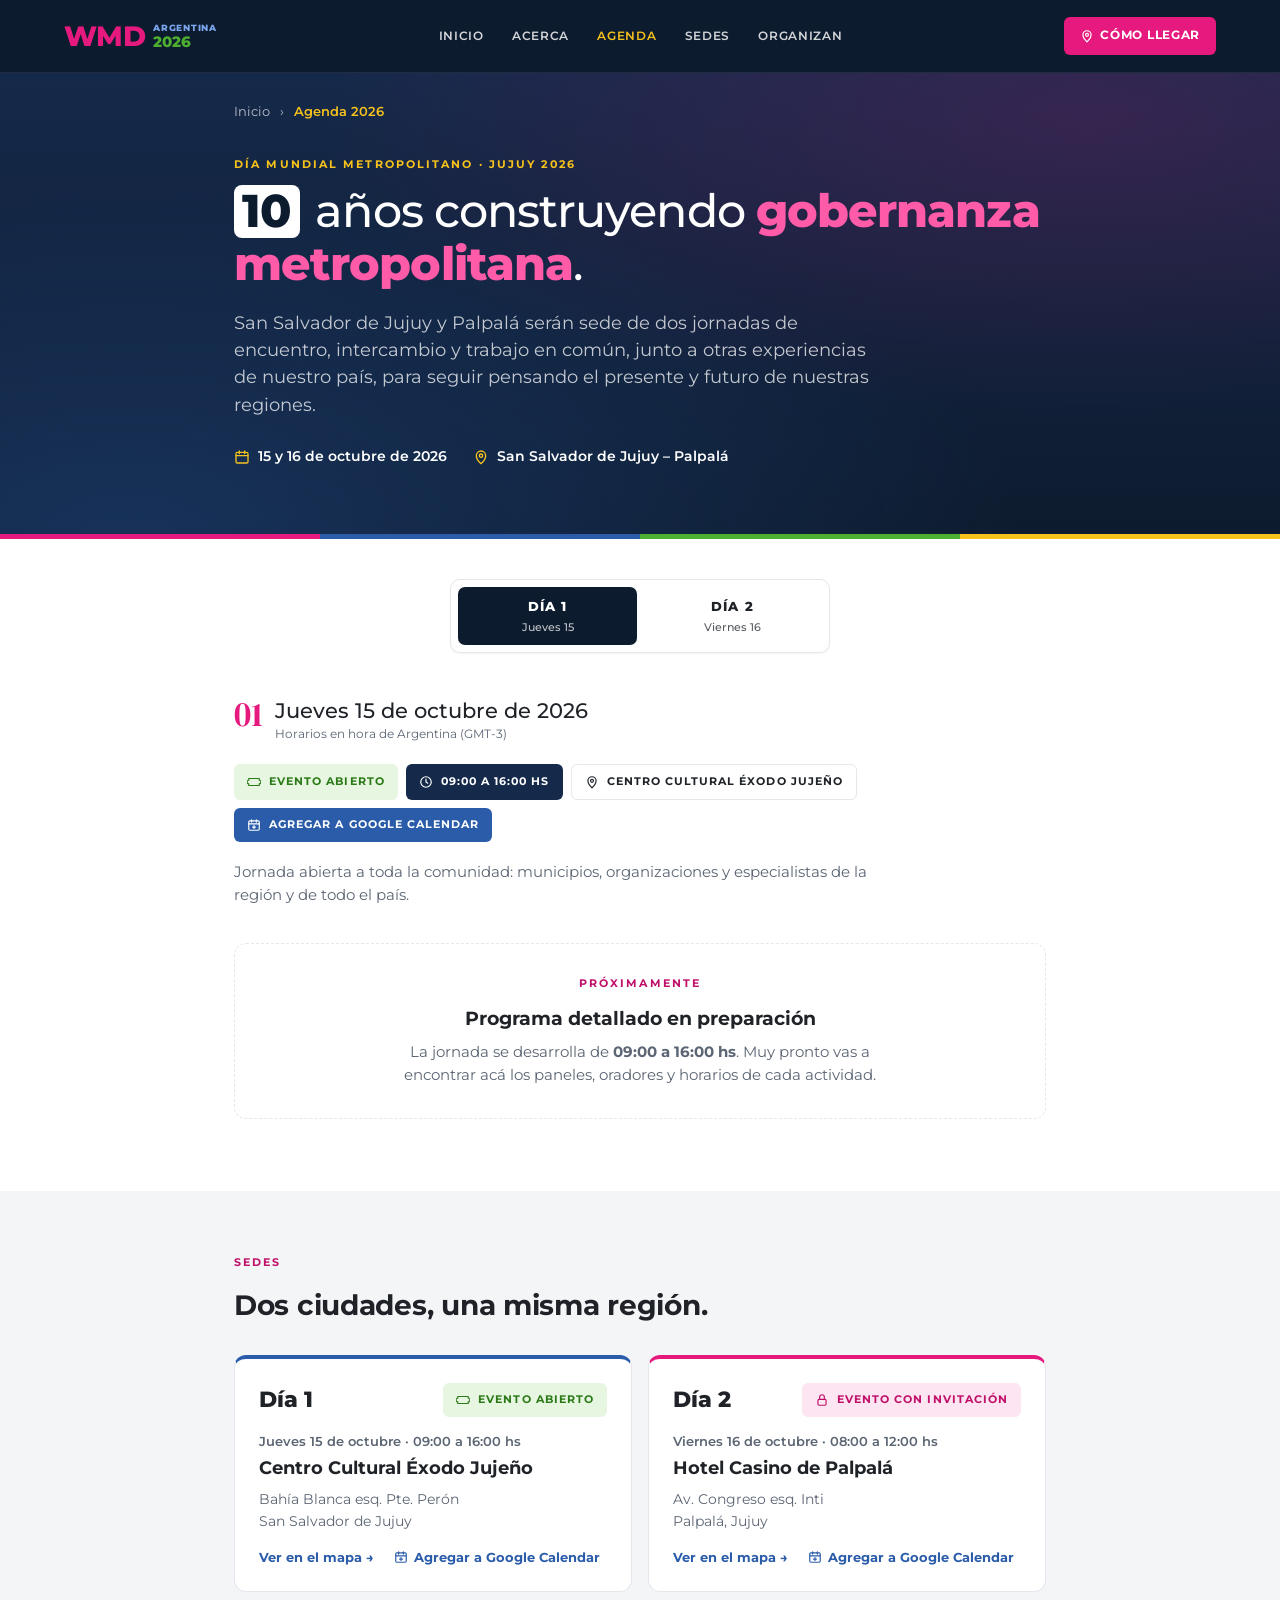
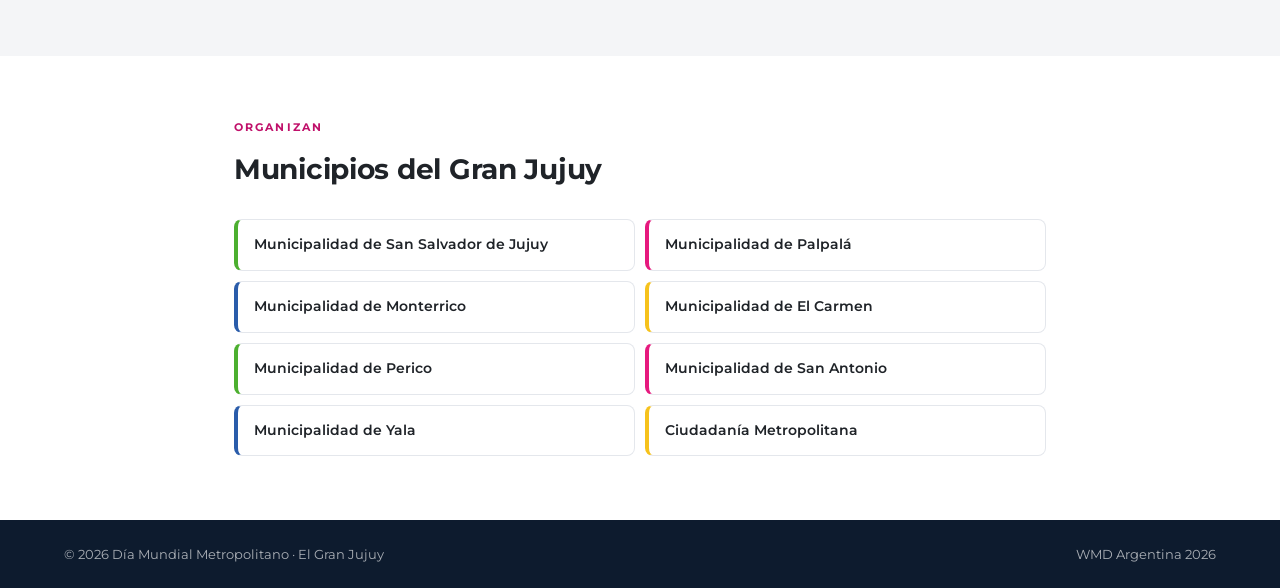
==== index.html @ 51717482 "Agenda del Día Mundial Metropolitano 2026 Página con el programa por día, sedes, organizadores y bot" ====
<!doctype html>
<html lang="es">
<head>
  <meta charset="utf-8">
  <meta name="viewport" content="width=device-width, initial-scale=1">
  <title>Agenda · Día Mundial Metropolitano 2026 · Jujuy</title>
  <meta name="description" content="Día Mundial Metropolitano 2026 en San Salvador de Jujuy y Palpalá. 10 años construyendo gobernanza metropolitana. 15 y 16 de octubre.">
  <link rel="preconnect" href="https://fonts.googleapis.com">
  <link rel="preconnect" href="https://fonts.gstatic.com" crossorigin>
  <link href="https://fonts.googleapis.com/css2?family=Montserrat:wght@400;500;600;700;800&family=DM+Serif+Display&display=swap" rel="stylesheet">
  <link rel="stylesheet" href="styles.css">
</head>
<body>

  <!-- ========== HEADER ========== -->
  <header class="site-header">
    <div class="container header-inner">
      <a href="#" class="logo" aria-label="WMD Argentina 2026 - Inicio">
        <span class="logo-wmd">WMD</span>
        <span class="logo-sub">
          <span class="logo-arg">Argentina</span>
          <span class="logo-year">2026</span>
        </span>
      </a>

      <button class="menu-toggle" aria-label="Abrir menú" aria-expanded="false">
        <span></span><span></span><span></span>
      </button>

      <nav class="main-nav" aria-label="Principal">
        <a href="#">Inicio</a>
        <a href="#acerca">Acerca</a>
        <a href="#agenda" class="active">Agenda</a>
        <a href="#sedes">Sedes</a>
        <a href="#organizan">Organizan</a>
      </nav>

      <div class="header-actions">
        <span class="countdown" id="countdown" hidden></span>
        <a href="#sedes" class="btn-primary">
          <svg viewBox="0 0 24 24" aria-hidden="true"><path d="M12 22s7-6.2 7-12a7 7 0 1 0-14 0c0 5.8 7 12 7 12z"/><circle cx="12" cy="10" r="2.5"/></svg>
          Cómo llegar
        </a>
      </div>
    </div>
  </header>

  <!-- ========== HERO ========== -->
  <section class="hero" id="acerca">
    <div class="container narrow">
      <nav class="breadcrumb" aria-label="Ruta">
        <a href="#">Inicio</a>
        <span aria-hidden="true">›</span>
        <span class="current">Agenda 2026</span>
      </nav>

      <p class="eyebrow">Día Mundial Metropolitano · Jujuy 2026</p>
      <h1>
        <span class="big-10">10</span> años construyendo
        <em>gobernanza metropolitana</em>.
      </h1>
      <p class="lead">
        San Salvador de Jujuy y Palpalá serán sede de dos jornadas de encuentro,
        intercambio y trabajo en común, junto a otras experiencias de nuestro país,
        para seguir pensando el presente y futuro de nuestras regiones.
      </p>

      <ul class="hero-meta">
        <li>
          <svg viewBox="0 0 24 24" aria-hidden="true"><rect x="3" y="5" width="18" height="16" rx="2"/><path d="M3 10h18M8 3v4M16 3v4"/></svg>
          15 y 16 de octubre de 2026
        </li>
        <li>
          <svg viewBox="0 0 24 24" aria-hidden="true"><path d="M12 22s7-6.2 7-12a7 7 0 1 0-14 0c0 5.8 7 12 7 12z"/><circle cx="12" cy="10" r="2.5"/></svg>
          San Salvador de Jujuy – Palpalá
        </li>
      </ul>
    </div>
    <div class="hero-stripe" aria-hidden="true"></div>
  </section>

  <!-- ========== AGENDA ========== -->
  <main class="agenda" id="agenda">
    <div class="container narrow">

      <div class="day-tabs" role="tablist" aria-label="Días del evento" id="dayTabs"></div>

      <div class="day-header">
        <span class="day-number" id="dayNumber">01</span>
        <div>
          <h2 id="dayDate"></h2>
          <p class="tz">Horarios en hora de Argentina (GMT-3)</p>
        </div>
      </div>

      <div class="day-summary" id="daySummary"></div>

      <ol class="timeline" id="timeline" role="tabpanel"></ol>
    </div>
  </main>

  <!-- ========== SEDES ========== -->
  <section class="info-section" id="sedes">
    <div class="container narrow">
      <p class="eyebrow">Sedes</p>
      <h2 class="section-title">Dos ciudades, una misma región.</h2>
      <div class="venue-grid" id="venueGrid"></div>
    </div>
  </section>

  <!-- ========== ORGANIZAN ========== -->
  <section class="organizers" id="organizan">
    <div class="container narrow">
      <p class="eyebrow">Organizan</p>
      <h2 class="section-title">Municipios del Gran Jujuy</h2>
      <ul class="org-list">
        <li>Municipalidad de San Salvador de Jujuy</li>
        <li>Municipalidad de Palpalá</li>
        <li>Municipalidad de Monterrico</li>
        <li>Municipalidad de El Carmen</li>
        <li>Municipalidad de Perico</li>
        <li>Municipalidad de San Antonio</li>
        <li>Municipalidad de Yala</li>
        <li>Ciudadanía Metropolitana</li>
      </ul>
    </div>
  </section>

  <footer class="site-footer">
    <div class="container footer-inner">
      <span>© 2026 Día Mundial Metropolitano · El Gran Jujuy</span>
      <span>WMD Argentina 2026</span>
    </div>
  </footer>

  <script src="agenda.js"></script>
</body>
</html>
---- styles.css ----
/* ===== Identidad WMD Argentina 2026 / El Gran Jujuy ===== */
:root {
  --magenta: #e6197e;
  --blue: #2a5caa;
  --green: #4caf2f;
  --yellow: #f6c21c;
  --magenta-dark: #c0106a;   /* textos de acento sobre blanco */

  --night-900: #0d1b2e;      /* cielo nocturno de la foto */
  --night-800: #15294a;
  --night-700: #24426e;

  --ink: #1f2328;
  --muted: #5b6573;
  --line: #e4e7ec;
  --tag-bg: #eef1f5;
  --bg: #ffffff;
  --bg-soft: #f4f5f7;

  --font-sans: "Montserrat", system-ui, -apple-system, "Segoe UI", sans-serif;
  --font-serif: "DM Serif Display", Georgia, serif;
}

*, *::before, *::after { box-sizing: border-box; }

html { scroll-behavior: smooth; scroll-padding-top: 80px; }

body {
  margin: 0;
  font-family: var(--font-sans);
  color: var(--ink);
  background: var(--bg);
  line-height: 1.55;
  -webkit-font-smoothing: antialiased;
}

a { color: inherit; text-decoration: none; }

svg {
  width: 14px; height: 14px;
  fill: none; stroke: currentColor; stroke-width: 2;
  stroke-linecap: round; stroke-linejoin: round;
  flex-shrink: 0;
}

.container { max-width: 1200px; margin: 0 auto; padding: 0 24px; }
.container.narrow { max-width: 860px; }

/* ===== Header ===== */
.site-header {
  position: sticky; top: env(safe-area-inset-top, 0px); z-index: 50;
  background: var(--night-900);
  border-bottom: 1px solid rgba(255,255,255,.08);
  color: #fff;
}
.header-inner { display: flex; align-items: center; gap: 24px; height: 72px; }

.logo { display: flex; align-items: center; gap: 8px; line-height: 1; }
.logo-wmd {
  font-weight: 800; font-size: 28px; letter-spacing: -.02em;
  color: var(--magenta);
}
.logo-sub { display: flex; flex-direction: column; gap: 2px; }
.logo-arg {
  font-size: 9px; font-weight: 800; text-transform: uppercase;
  letter-spacing: .08em; color: #7aa7ec;
}
.logo-year { font-size: 15px; font-weight: 800; color: var(--green); }

.main-nav { display: flex; gap: 28px; margin: 0 auto; }
.main-nav a {
  font-size: 12px; font-weight: 600;
  text-transform: uppercase; letter-spacing: .06em;
  color: rgba(255,255,255,.82);
  transition: color .2s;
}
.main-nav a:hover, .main-nav a.active { color: var(--yellow); }

.header-actions { display: flex; align-items: center; gap: 14px; }
.countdown {
  font-size: 11.5px; font-weight: 700;
  text-transform: uppercase; letter-spacing: .06em;
  color: var(--yellow);
}
.btn-primary {
  display: inline-flex; align-items: center; gap: 6px;
  font-size: 11.5px; font-weight: 700;
  text-transform: uppercase; letter-spacing: .06em;
  background: var(--magenta); color: #fff;
  padding: 10px 16px; border-radius: 6px;
  transition: background .2s, transform .2s;
}
.btn-primary:hover { background: var(--magenta-dark); transform: translateY(-1px); }

.menu-toggle {
  display: none; background: none; border: 0; cursor: pointer;
  padding: 8px; margin-left: auto;
}
.menu-toggle span {
  display: block; width: 22px; height: 2px; background: #fff;
  margin: 5px 0; transition: transform .25s, opacity .25s;
}

/* ===== Hero ===== */
.hero {
  position: relative;
  background:
    radial-gradient(ellipse at 85% 10%, rgba(230,25,126,.16), transparent 50%),
    radial-gradient(ellipse at 10% 100%, rgba(42,92,170,.35), transparent 55%),
    linear-gradient(180deg, var(--night-800) 0%, var(--night-900) 100%);
  color: #fff;
  padding: 28px 0 72px;
}
.hero-stripe {
  position: absolute; left: 0; right: 0; bottom: 0; height: 5px;
  background: linear-gradient(90deg,
    var(--magenta) 0 25%, var(--blue) 25% 50%,
    var(--green) 50% 75%, var(--yellow) 75% 100%);
}
.breadcrumb {
  display: flex; gap: 10px; align-items: center;
  font-size: 13px; color: rgba(255,255,255,.7);
  margin-bottom: 36px;
}
.breadcrumb a:hover { color: #fff; }
.breadcrumb .current { color: var(--yellow); font-weight: 600; }

.eyebrow {
  font-size: 10.5px; font-weight: 700;
  text-transform: uppercase; letter-spacing: .2em;
  color: var(--yellow);
  margin: 0 0 12px;
}
.hero h1 {
  font-weight: 500;
  font-size: clamp(30px, 4.6vw, 46px);
  line-height: 1.15; letter-spacing: -.02em;
  margin: 0 0 18px;
}
.hero h1 em { font-style: normal; font-weight: 800; color: #ff5ba8; }
.big-10 {
  display: inline-block;
  font-weight: 800;
  background: #fff; color: var(--night-900);
  padding: 0 .18em; border-radius: 8px;
  margin-right: .1em;
}
.lead {
  font-size: clamp(15px, 1.6vw, 17.5px);
  color: rgba(255,255,255,.75);
  max-width: 640px; margin: 0 0 28px;
}
.hero-meta {
  list-style: none; padding: 0; margin: 0;
  display: flex; flex-wrap: wrap; gap: 10px 26px;
  font-size: 14px; font-weight: 600;
}
.hero-meta li { display: inline-flex; align-items: center; gap: 8px; }
.hero-meta svg { width: 16px; height: 16px; color: var(--yellow); }

/* ===== Tabs de días ===== */
.agenda { padding: 40px 0 72px; }

.day-tabs {
  display: flex; gap: 6px;
  max-width: 380px; margin: 0 auto 44px;
  padding: 7px;
  border: 1px solid var(--line); border-radius: 10px;
  background: #fff;
  box-shadow: 0 1px 2px rgba(13,27,46,.05);
}
.day-tabs button {
  flex: 1;
  display: flex; flex-direction: column; align-items: center; gap: 2px;
  font: inherit; color: var(--ink);
  background: transparent; border: 0; border-radius: 7px;
  padding: 9px 12px; cursor: pointer;
  transition: background .2s, color .2s;
}
.tab-label { font-size: 13px; font-weight: 800; text-transform: uppercase; letter-spacing: .08em; }
.tab-date { font-size: 11px; font-weight: 500; opacity: .75; }
.day-tabs button:hover:not(.active) { background: var(--bg-soft); }
.day-tabs button.active { background: var(--night-900); color: #fff; }
.day-tabs button:focus-visible { outline: 2px solid var(--magenta); outline-offset: 2px; }

/* ===== Encabezado del día ===== */
.day-header { display: flex; align-items: flex-start; gap: 12px; margin-bottom: 20px; }
.day-number {
  font-family: var(--font-serif);
  font-size: 34px; line-height: 1;
  color: var(--magenta);
}
.day-header h2 { font-weight: 500; font-size: 21px; margin: 0; line-height: 1.3; }
.tz { font-size: 11.5px; color: var(--muted); margin: 2px 0 0; }

.quick-links { display: flex; flex-wrap: wrap; gap: 8px; margin-bottom: 18px; }
.chip {
  display: inline-flex; align-items: center; gap: 8px;
  font-size: 10.5px; font-weight: 700;
  text-transform: uppercase; letter-spacing: .1em;
  padding: 9px 13px; border-radius: 6px;
}
a.chip { transition: transform .2s, box-shadow .2s; }
a.chip:hover { transform: translateY(-1px); box-shadow: 0 4px 12px rgba(13,27,46,.12); }
.chip-dark { background: var(--night-800); color: #fff; }
.chip-light { border: 1px solid var(--line); color: var(--ink); background: #fff; }
.chip-open { background: #e7f6e1; color: #2c7a17; }
.chip-invite { background: #fde6f1; color: var(--magenta-dark); }
.chip-calendar { background: var(--blue); color: #fff; }

.day-text { font-size: 15px; color: var(--muted); margin: 0 0 36px; max-width: 640px; }

/* ===== Timeline ===== */
.timeline { list-style: none; margin: 0; padding: 0; }
.session {
  display: grid; grid-template-columns: 96px 1fr; gap: 24px;
  padding: 26px 0;
  border-top: 1px solid var(--line);
  animation: fadeIn .35s ease both;
}
.session:first-child { border-top: 0; padding-top: 0; }
.session-time {
  font-family: var(--font-serif); font-size: 14px;
  padding-top: 3px; white-space: nowrap;
}
.session-body h3 { font-size: 18px; font-weight: 700; line-height: 1.35; margin: 0 0 6px; }
.tag {
  display: inline-block; vertical-align: middle;
  font-size: 9px; font-weight: 700;
  text-transform: uppercase; letter-spacing: .08em;
  background: var(--tag-bg); color: var(--night-700);
  padding: 3px 8px; border-radius: 4px;
  margin-left: 6px; position: relative; top: -2px;
}
.subtitle { color: var(--magenta-dark); font-weight: 600; margin: 0 0 10px; }
.description { font-weight: 500; font-size: 14.5px; margin: 0; }
.speakers { list-style: none; padding: 0; margin: 12px 0 0; display: flex; flex-wrap: wrap; gap: 6px; }
.speakers li {
  font-size: 12.5px; color: var(--muted);
  background: var(--bg-soft); padding: 4px 10px; border-radius: 20px;
}
.session.is-break { padding: 16px 0; }
.session.is-break .session-body h3 {
  font-size: 12.5px; font-weight: 600;
  text-transform: uppercase; letter-spacing: .1em;
  color: var(--muted); margin: 0; padding-top: 2px;
}

.empty-state {
  border: 1.5px dashed var(--line); border-radius: 12px;
  padding: 32px 28px; text-align: center;
  animation: fadeIn .35s ease both;
}
.empty-state .eyebrow { color: var(--magenta-dark); }
.empty-state h3 { font-size: 19px; margin: 0 0 8px; }
.empty-state p:last-child { color: var(--muted); font-size: 14.5px; margin: 0 auto; max-width: 480px; }

@keyframes fadeIn {
  from { opacity: 0; transform: translateY(6px); }
  to   { opacity: 1; transform: none; }
}

/* ===== Sedes ===== */
.info-section { background: var(--bg-soft); padding: 64px 0; }
.info-section .eyebrow, .organizers .eyebrow { color: var(--magenta-dark); }
.section-title { font-size: clamp(22px, 3vw, 28px); font-weight: 700; margin: 0 0 28px; letter-spacing: -.01em; }
.venue-grid { display: grid; grid-template-columns: repeat(2, 1fr); gap: 16px; }
.venue-card {
  background: #fff; border: 1px solid var(--line); border-radius: 12px;
  padding: 24px; border-top: 4px solid var(--blue);
}
.venue-card:nth-child(2) { border-top-color: var(--magenta); }
.venue-top { display: flex; align-items: center; justify-content: space-between; gap: 10px; margin-bottom: 14px; flex-wrap: wrap; }
.venue-day { font-size: 22px; font-weight: 800; }
.venue-date { font-size: 13px; font-weight: 600; color: var(--muted); margin: 0 0 4px; }
.venue-card h3 { font-size: 18px; margin: 0 0 6px; }
.venue-address { font-size: 14px; color: var(--muted); margin: 0 0 14px; }
.venue-links { display: flex; flex-wrap: wrap; gap: 8px 20px; }
.link-arrow { display: inline-flex; align-items: center; gap: 6px; font-size: 13px; font-weight: 700; color: var(--blue); }
.link-arrow:hover { text-decoration: underline; }

/* ===== Organizan ===== */
.organizers { padding: 64px 0; }
.org-list {
  list-style: none; padding: 0; margin: 0;
  display: grid; grid-template-columns: repeat(2, 1fr); gap: 10px;
}
.org-list li {
  font-size: 14px; font-weight: 600;
  padding: 14px 16px;
  border: 1px solid var(--line); border-radius: 8px;
  border-left: 4px solid var(--green);
}
.org-list li:nth-child(4n+2) { border-left-color: var(--magenta); }
.org-list li:nth-child(4n+3) { border-left-color: var(--blue); }
.org-list li:nth-child(4n+4) { border-left-color: var(--yellow); }

/* ===== Footer ===== */
.site-footer { background: var(--night-900); color: rgba(255,255,255,.65); font-size: 13px; }
.footer-inner { display: flex; justify-content: space-between; gap: 16px; padding: 24px; flex-wrap: wrap; }

/* ===== Responsive ===== */
@media (max-width: 960px) {
  .menu-toggle { display: block; }
  .main-nav, .header-actions { display: none; }
  .nav-open .main-nav {
    display: flex; flex-direction: column; gap: 0;
    position: absolute; top: 72px; left: 0; right: 0;
    background: var(--night-900);
    padding: 8px 24px 20px;
    border-bottom: 1px solid rgba(255,255,255,.08);
  }
  .nav-open .main-nav a { padding: 12px 0; border-bottom: 1px solid rgba(255,255,255,.06); }
  .nav-open .menu-toggle span:nth-child(1) { transform: translateY(7px) rotate(45deg); }
  .nav-open .menu-toggle span:nth-child(2) { opacity: 0; }
  .nav-open .menu-toggle span:nth-child(3) { transform: translateY(-7px) rotate(-45deg); }
}

@media (max-width: 720px) {
  .container { padding: 0 16px; }
  .venue-grid, .org-list { grid-template-columns: 1fr; }
  .session { grid-template-columns: 1fr; gap: 6px; }
  .session-time { padding-top: 0; color: var(--magenta-dark); }
  .tag { margin: 6px 0 0; display: table; top: 0; }
  .day-tabs { max-width: none; }
}

@media (prefers-reduced-motion: reduce) {
  * { animation: none !important; transition: none !important; scroll-behavior: auto !important; }
}
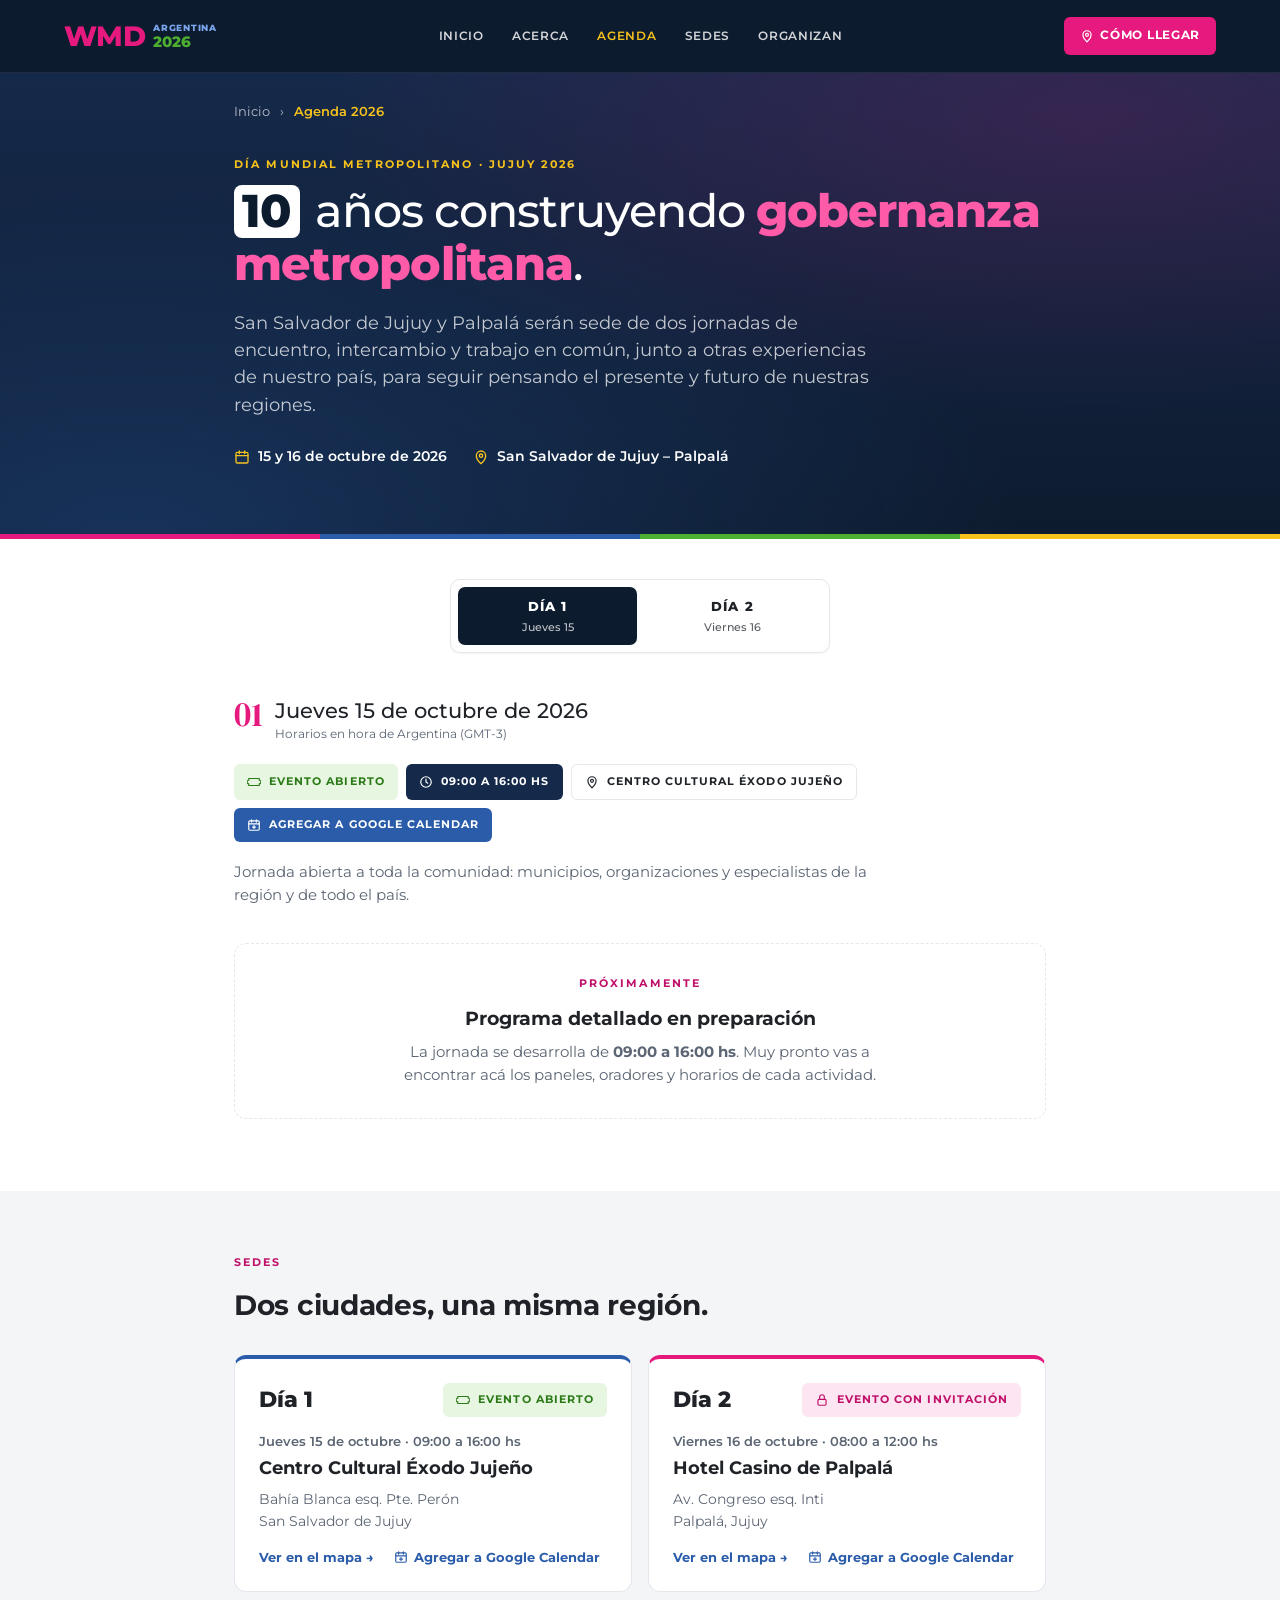
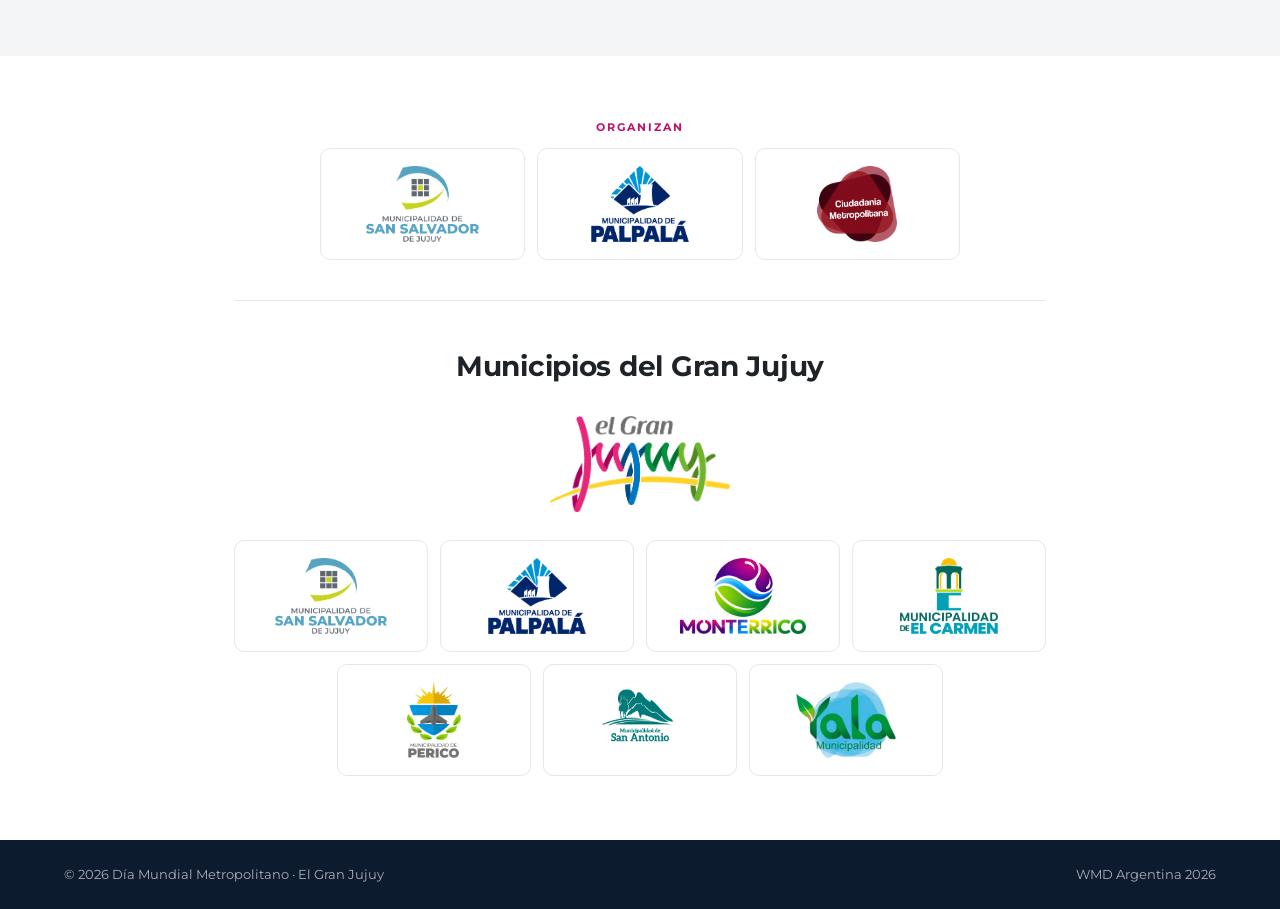
==== commit 2a24af58: "Agregar logos de organizadores y municipios Bloque "Organizan" con San Salvador de Jujuy, Palpalá y " ====
--- a/index.html
+++ b/index.html
@@ -5,6 +5,21 @@
   <meta name="viewport" content="width=device-width, initial-scale=1">
   <title>Agenda · Día Mundial Metropolitano 2026 · Jujuy</title>
   <meta name="description" content="Día Mundial Metropolitano 2026 en San Salvador de Jujuy y Palpalá. 10 años construyendo gobernanza metropolitana. 15 y 16 de octubre.">
+  <!-- Vista previa al compartir el link (WhatsApp, Facebook, LinkedIn, X) -->
+  <meta property="og:type" content="website">
+  <meta property="og:site_name" content="WMD Argentina 2026">
+  <meta property="og:locale" content="es_AR">
+  <meta property="og:url" content="https://analiaperullini.github.io/diamundialmetropolitano/">
+  <meta property="og:title" content="Día Mundial Metropolitano 2026 · Jujuy">
+  <meta property="og:description" content="10 años construyendo Gobernanza Metropolitana. Jueves 15 y viernes 16 de octubre en San Salvador de Jujuy y Palpalá. Mirá la agenda.">
+  <meta property="og:image" content="https://analiaperullini.github.io/diamundialmetropolitano/og-image.jpg">
+  <meta property="og:image:width" content="1200">
+  <meta property="og:image:height" content="630">
+  <meta property="og:image:alt" content="Flyer del Día Mundial Metropolitano 2026: 10 años construyendo gobernanza metropolitana, 15 y 16 de octubre.">
+  <meta name="twitter:card" content="summary_large_image">
+  <meta name="twitter:title" content="Día Mundial Metropolitano 2026 · Jujuy">
+  <meta name="twitter:description" content="10 años construyendo Gobernanza Metropolitana. 15 y 16 de octubre en San Salvador de Jujuy y Palpalá.">
+  <meta name="twitter:image" content="https://analiaperullini.github.io/diamundialmetropolitano/og-image.jpg">
   <link rel="preconnect" href="https://fonts.googleapis.com">
   <link rel="preconnect" href="https://fonts.gstatic.com" crossorigin>
   <link href="https://fonts.googleapis.com/css2?family=Montserrat:wght@400;500;600;700;800&family=DM+Serif+Display&display=swap" rel="stylesheet">
@@ -111,18 +126,31 @@
   <!-- ========== ORGANIZAN ========== -->
   <section class="organizers" id="organizan">
     <div class="container narrow">
-      <p class="eyebrow">Organizan</p>
+      <div class="org-hosts">
+        <p class="eyebrow">Organizan</p>
+        <ul class="org-logos org-logos--hosts">
+          <li><img src="logos/san-salvador-de-jujuy.png" alt="Municipalidad de San Salvador de Jujuy" width="327" height="220" loading="lazy"></li>
+          <li><img src="logos/palpala.png" alt="Municipalidad de Palpalá" width="284" height="220" loading="lazy"></li>
+          <li><img src="logos/ciudadania-metropolitana.png" alt="Ciudadanía Metropolitana" width="231" height="220" loading="lazy"></li>
+        </ul>
+      </div>
+
       <h2 class="section-title">Municipios del Gran Jujuy</h2>
-      <ul class="org-list">
-        <li>Municipalidad de San Salvador de Jujuy</li>
-        <li>Municipalidad de Palpalá</li>
-        <li>Municipalidad de Monterrico</li>
-        <li>Municipalidad de El Carmen</li>
-        <li>Municipalidad de Perico</li>
-        <li>Municipalidad de San Antonio</li>
-        <li>Municipalidad de Yala</li>
-        <li>Ciudadanía Metropolitana</li>
+
+      <div class="org-brand">
+        <img src="logos/el-gran-jujuy.png" alt="El Gran Jujuy" width="411" height="220" loading="lazy">
+      </div>
+
+      <ul class="org-logos">
+        <li><img src="logos/san-salvador-de-jujuy.png" alt="Municipalidad de San Salvador de Jujuy" width="327" height="220" loading="lazy"></li>
+        <li><img src="logos/palpala.png" alt="Municipalidad de Palpalá" width="284" height="220" loading="lazy"></li>
+        <li><img src="logos/monterrico.png" alt="Municipalidad de Monterrico" width="365" height="220" loading="lazy"></li>
+        <li><img src="logos/el-carmen.png" alt="Municipalidad de El Carmen" width="285" height="220" loading="lazy"></li>
+        <li><img src="logos/perico.png" alt="Municipalidad de Perico" width="158" height="220" loading="lazy"></li>
+        <li><img src="logos/san-antonio.png" alt="Municipalidad de San Antonio" width="219" height="220" loading="lazy"></li>
+        <li><img src="logos/yala.png" alt="Municipalidad de Yala" width="288" height="220" loading="lazy"></li>
       </ul>
+
     </div>
   </section>
 
--- a/styles.css
+++ b/styles.css
@@ -281,19 +281,31 @@
 
 /* ===== Organizan ===== */
 .organizers { padding: 64px 0; }
-.org-list {
+.organizers .section-title { text-align: center; }
+.org-brand { display: flex; justify-content: center; margin: 0 0 28px; }
+.org-brand img { height: 96px; width: auto; }
+.org-logos {
   list-style: none; padding: 0; margin: 0;
-  display: grid; grid-template-columns: repeat(2, 1fr); gap: 10px;
-}
-.org-list li {
-  font-size: 14px; font-weight: 600;
-  padding: 14px 16px;
-  border: 1px solid var(--line); border-radius: 8px;
-  border-left: 4px solid var(--green);
-}
-.org-list li:nth-child(4n+2) { border-left-color: var(--magenta); }
-.org-list li:nth-child(4n+3) { border-left-color: var(--blue); }
-.org-list li:nth-child(4n+4) { border-left-color: var(--yellow); }
+  display: flex; flex-wrap: wrap; justify-content: center; gap: 12px;
+}
+.org-logos li {
+  flex: 0 1 calc((100% - 36px) / 4);
+  display: flex; align-items: center; justify-content: center;
+  height: 112px; padding: 14px;
+  background: #fff;
+  border: 1px solid var(--line); border-radius: 10px;
+}
+.org-logos img {
+  max-width: 100%; max-height: 76px;
+  width: auto; height: auto; object-fit: contain;
+}
+.org-hosts {
+  margin-bottom: 44px; padding-bottom: 40px;
+  border-bottom: 1px solid var(--line);
+  text-align: center;
+}
+.org-logos--hosts { max-width: 640px; margin: 0 auto; }
+.org-logos--hosts li { flex-basis: calc((100% - 24px) / 3); }
 
 /* ===== Footer ===== */
 .site-footer { background: var(--night-900); color: rgba(255,255,255,.65); font-size: 13px; }
@@ -318,7 +330,13 @@
 
 @media (max-width: 720px) {
   .container { padding: 0 16px; }
-  .venue-grid, .org-list { grid-template-columns: 1fr; }
+  .venue-grid { grid-template-columns: 1fr; }
+  .org-logos { gap: 10px; }
+  .org-logos li { flex-basis: calc((100% - 10px) / 2); }
+  .org-logos--hosts li { flex-basis: calc((100% - 20px) / 3); height: 84px; padding: 10px; }
+  .org-logos li { height: 96px; padding: 12px; }
+  .org-logos img { max-height: 64px; }
+  .org-brand img { height: 76px; }
   .session { grid-template-columns: 1fr; gap: 6px; }
   .session-time { padding-top: 0; color: var(--magenta-dark); }
   .tag { margin: 6px 0 0; display: table; top: 0; }
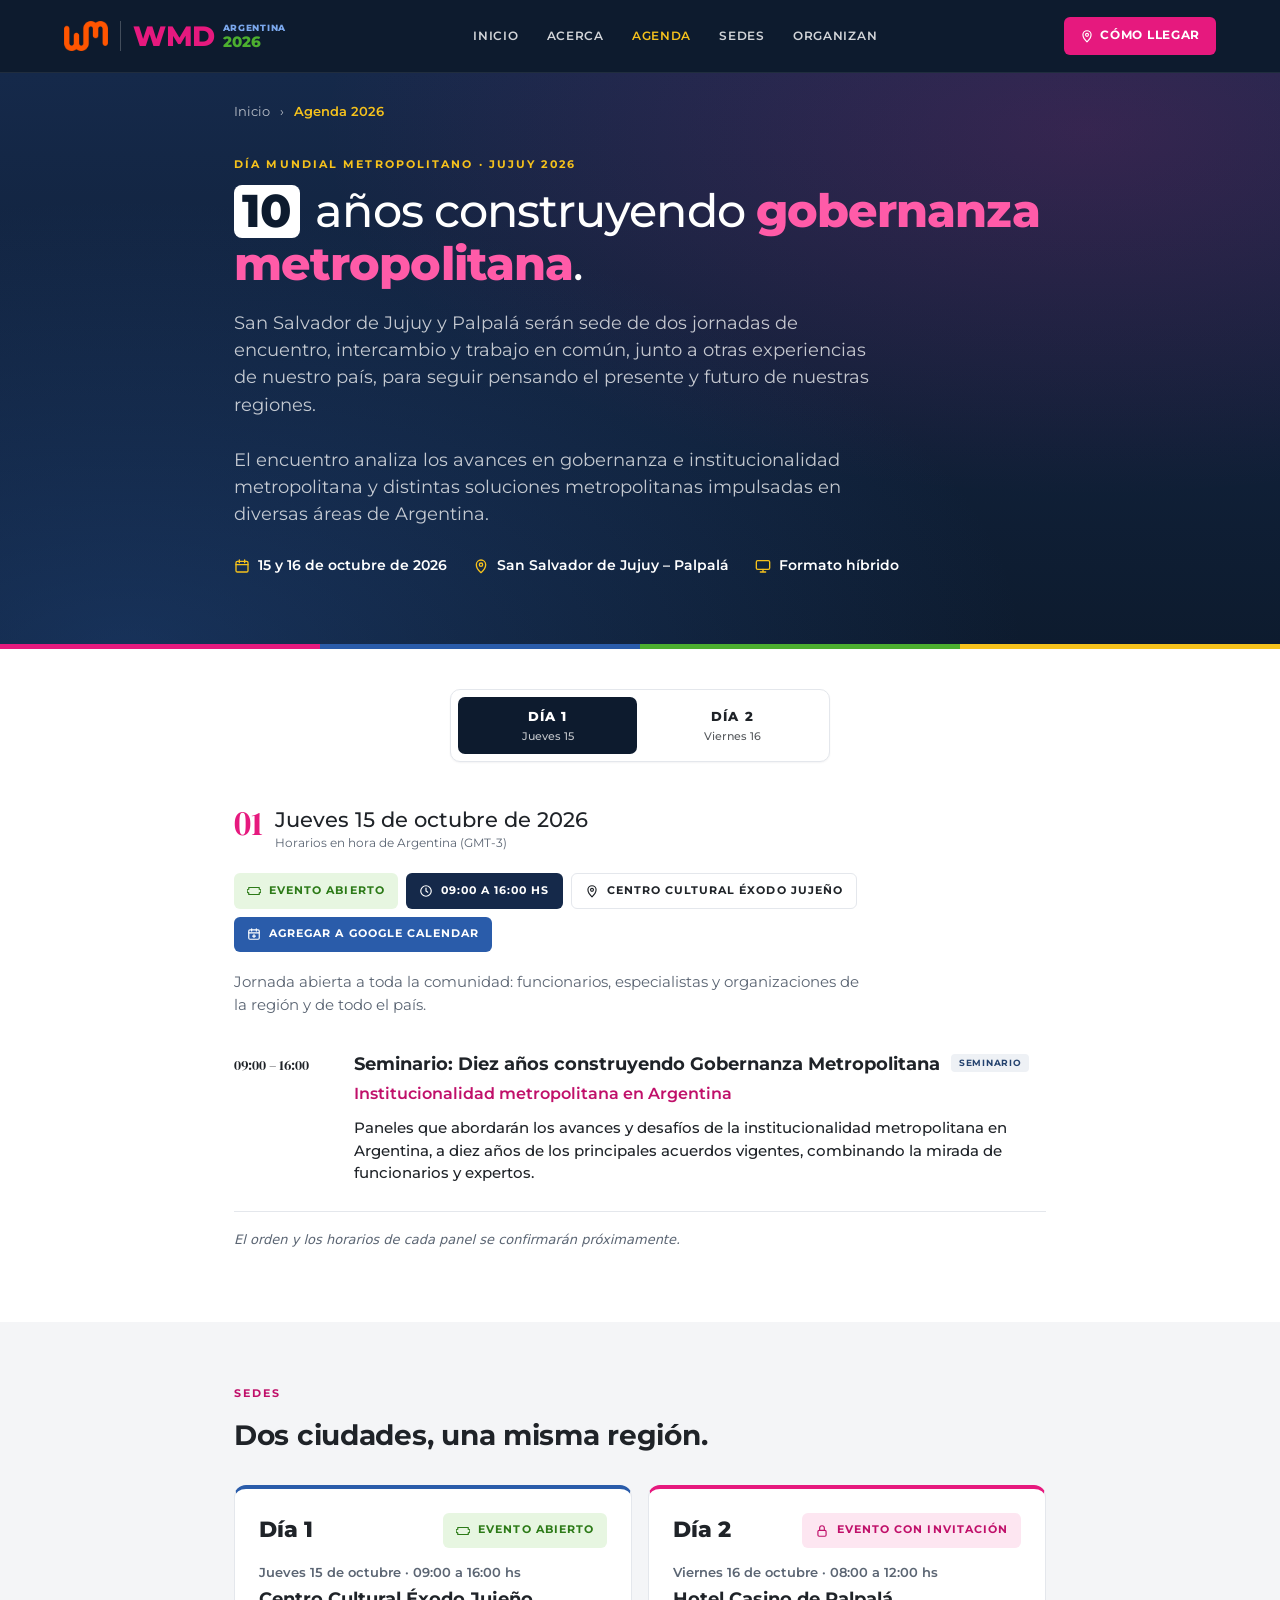
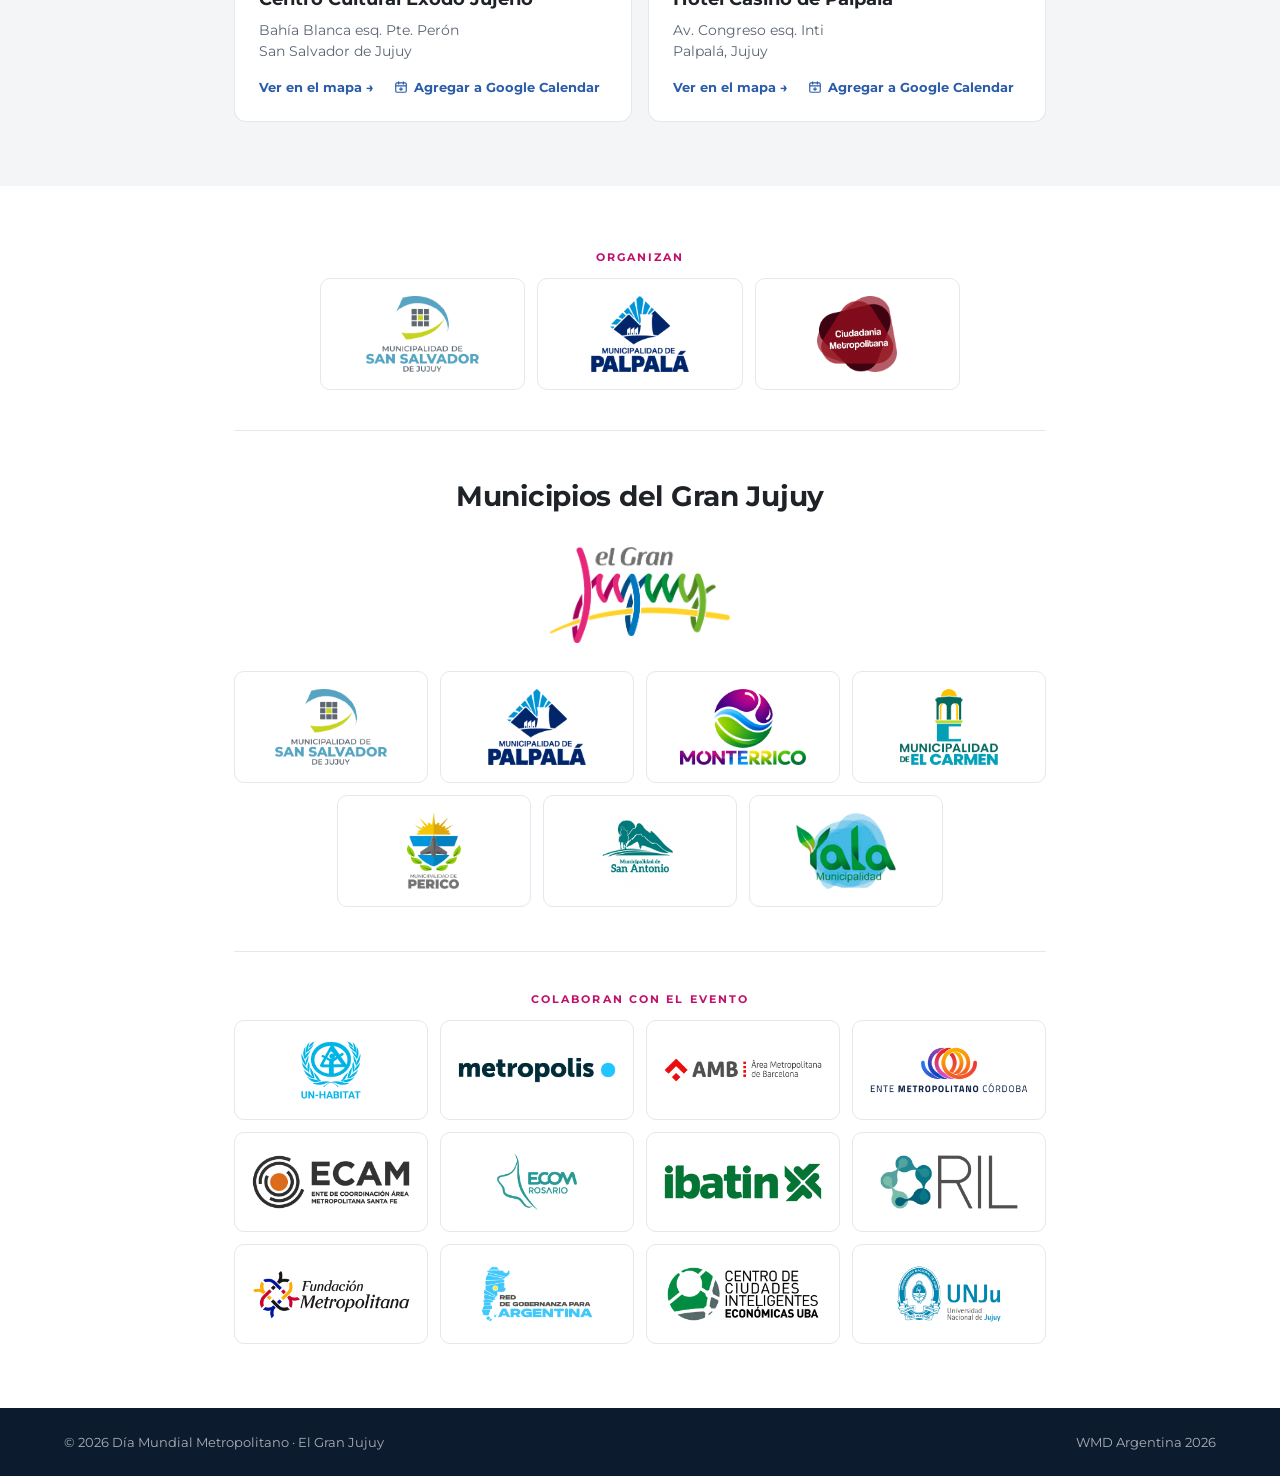
==== commit 94b2db7b: "Sumar colaboradores, programa por día y logo WMD - Sección "Colaboran con el evento" con 12 logos - " ====
--- a/index.html
+++ b/index.html
@@ -31,6 +31,8 @@
   <header class="site-header">
     <div class="container header-inner">
       <a href="#" class="logo" aria-label="WMD Argentina 2026 - Inicio">
+        <img class="logo-mark" src="logos/wmd-mark.png" alt="" width="236" height="160">
+        <span class="logo-divider" aria-hidden="true"></span>
         <span class="logo-wmd">WMD</span>
         <span class="logo-sub">
           <span class="logo-arg">Argentina</span>
@@ -79,6 +81,10 @@
         intercambio y trabajo en común, junto a otras experiencias de nuestro país,
         para seguir pensando el presente y futuro de nuestras regiones.
       </p>
+      <p class="lead">
+        El encuentro analiza los avances en gobernanza e institucionalidad metropolitana
+        y distintas soluciones metropolitanas impulsadas en diversas áreas de Argentina.
+      </p>
 
       <ul class="hero-meta">
         <li>
@@ -88,6 +94,10 @@
         <li>
           <svg viewBox="0 0 24 24" aria-hidden="true"><path d="M12 22s7-6.2 7-12a7 7 0 1 0-14 0c0 5.8 7 12 7 12z"/><circle cx="12" cy="10" r="2.5"/></svg>
           San Salvador de Jujuy – Palpalá
+        </li>
+        <li>
+          <svg viewBox="0 0 24 24" aria-hidden="true"><rect x="2" y="4" width="20" height="13" rx="2"/><path d="M8 21h8M12 17v4"/></svg>
+          Formato híbrido
         </li>
       </ul>
     </div>
@@ -151,6 +161,23 @@
         <li><img src="logos/yala.png" alt="Municipalidad de Yala" width="288" height="220" loading="lazy"></li>
       </ul>
 
+      <div class="org-support">
+        <p class="eyebrow">Colaboran con el evento</p>
+        <ul class="org-logos org-logos--support">
+          <li><img src="logos/un-habitat.png" alt="ONU-Hábitat" width="204" height="200" loading="lazy"></li>
+          <li><img src="logos/metropolis.png" alt="Metropolis" width="524" height="101" loading="lazy"></li>
+          <li><img src="logos/amb-barcelona.png" alt="AMB – Àrea Metropolitana de Barcelona" width="560" height="103" loading="lazy"></li>
+          <li><img src="logos/ente-metropolitano-cordoba.png" alt="Ente Metropolitano Córdoba" width="560" height="176" loading="lazy"></li>
+          <li><img src="logos/ecam-santa-fe.png" alt="ECAM – Ente de Coordinación Área Metropolitana Santa Fe" width="550" height="200" loading="lazy"></li>
+          <li><img src="logos/ecom-rosario.png" alt="ECOM Rosario" width="277" height="200" loading="lazy"></li>
+          <li><img src="logos/ibatin.png" alt="IBATIN – Proyecto Metropolitano" width="560" height="154" loading="lazy"></li>
+          <li><img src="logos/ril.png" alt="RIL" width="479" height="200" loading="lazy"></li>
+          <li><img src="logos/fundacion-metropolitana.png" alt="Fundación Metropolitana" width="560" height="188" loading="lazy"></li>
+          <li><img src="logos/red-gobernanza-argentina.png" alt="Red de Gobernanza para Argentina" width="386" height="200" loading="lazy"></li>
+          <li><img src="logos/centro-ciudades-inteligentes-uba.png" alt="Centro de Ciudades Inteligentes – Económicas UBA" width="528" height="200" loading="lazy"></li>
+          <li><img src="logos/unju.png" alt="Universidad Nacional de Jujuy" width="362" height="200" loading="lazy"></li>
+        </ul>
+      </div>
     </div>
   </section>
 
--- a/styles.css
+++ b/styles.css
@@ -56,6 +56,8 @@
 .header-inner { display: flex; align-items: center; gap: 24px; height: 72px; }
 
 .logo { display: flex; align-items: center; gap: 8px; line-height: 1; }
+.logo-mark { height: 30px; width: auto; display: block; }
+.logo-divider { width: 1px; height: 30px; background: rgba(255,255,255,.22); margin: 0 4px; }
 .logo-wmd {
   font-weight: 800; font-size: 28px; letter-spacing: -.02em;
   color: var(--magenta);
@@ -306,6 +308,19 @@
 }
 .org-logos--hosts { max-width: 640px; margin: 0 auto; }
 .org-logos--hosts li { flex-basis: calc((100% - 24px) / 3); }
+
+.org-support {
+  margin-top: 44px; padding-top: 40px;
+  border-top: 1px solid var(--line);
+  text-align: center;
+}
+.org-logos--support li { flex-basis: calc((100% - 36px) / 4); height: 100px; padding: 14px; }
+.org-logos--support img { max-height: 60px; }
+.day-note {
+  list-style: none;
+  font-size: 13px; color: var(--muted); font-style: italic;
+  padding-top: 18px; border-top: 1px solid var(--line);
+}
 
 /* ===== Footer ===== */
 .site-footer { background: var(--night-900); color: rgba(255,255,255,.65); font-size: 13px; }
@@ -331,6 +346,8 @@
 @media (max-width: 720px) {
   .container { padding: 0 16px; }
   .venue-grid { grid-template-columns: 1fr; }
+  .org-logos--support li { flex-basis: calc((100% - 10px) / 2); height: 84px; }
+  .org-logos--support img { max-height: 52px; }
   .org-logos { gap: 10px; }
   .org-logos li { flex-basis: calc((100% - 10px) / 2); }
   .org-logos--hosts li { flex-basis: calc((100% - 20px) / 3); height: 84px; padding: 10px; }
